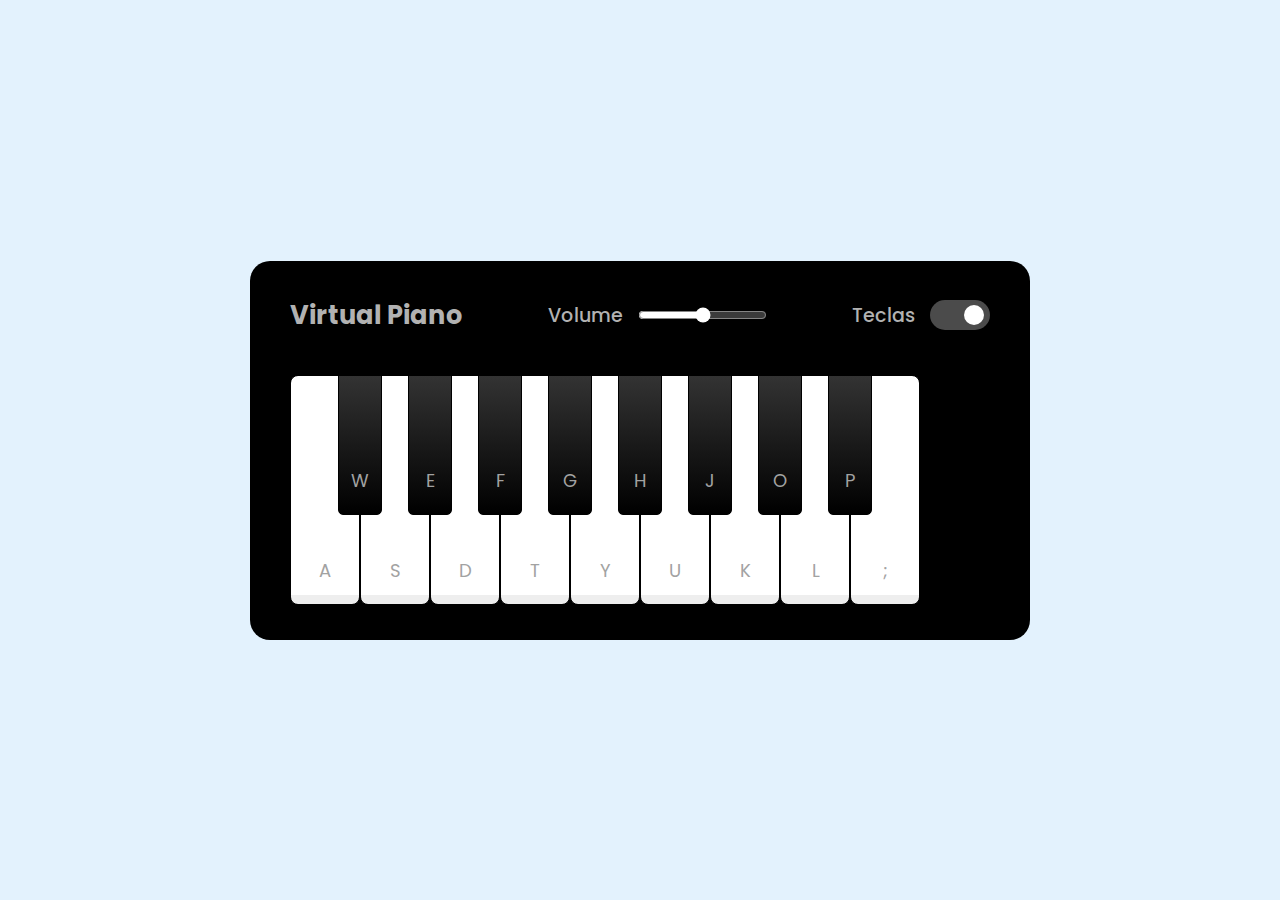
==== piano-simulator/index.html @ 5c7f0a98 "Completed Piano Simulator" ====
<!DOCTYPE html>
<html lang="pt-br">

<head>
  <meta charset="UTF-8">
  <meta name="viewport" content="width=device-width, initial-scale=1.0">
  <title>Piano Simulator</title>

  <!-- styles -->
  <link rel="stylesheet" href="./src/styles/reset.css">
  <link rel="stylesheet" href="./src/styles/main.css">

  <!-- fonts -->
  <link rel="preconnect" href="https://fonts.googleapis.com">
  <link rel="preconnect" href="https://fonts.gstatic.com" crossorigin>
  <link
    href="https://fonts.googleapis.com/css2?family=Poppins:ital,wght@0,100;0,200;0,400;0,700;1,100;1,200;1,300;1,400&display=swap"
    rel="stylesheet">
</head>

<body>
  <div class="container">
    <header>
      <h2>Virtual Piano</h2>
      <div class="column volume-slider">
        <span>Volume</span> <input type="range" min="0" max="1" value="0.5" step="any">
      </div>
      <div class="column keys-check">
        <span>Teclas</span> <input type="checkbox" checked>
      </div>
    </header>
    <ul class="piano-keys">
      <li class="key white" data-key="a"><span>a</span></li>
      <li class="key black" data-key="w"><span>w</span></li>
      <li class="key white" data-key="s"><span>s</span></li>
      <li class="key black" data-key="e"><span>e</span></li>
      <li class="key white" data-key="d"><span>d</span></li>
      <li class="key black" data-key="f"><span>f</span></li>
      <li class="key white" data-key="t"><span>t</span></li>
      <li class="key black" data-key="g"><span>g</span></li>
      <li class="key white" data-key="y"><span>y</span></li>
      <li class="key black" data-key="h"><span>h</span></li>
      <li class="key white" data-key="u"><span>u</span></li>
      <li class="key black" data-key="j"><span>j</span></li>
      <li class="key white" data-key="k"><span>k</span></li>
      <li class="key black" data-key="o"><span>o</span></li>
      <li class="key white" data-key="l"><span>l</span></li>
      <li class="key black" data-key="p"><span>p</span></li>
      <li class="key white" data-key=";"><span>;</span></li>
    </ul>
  </div>

  <script src="./src/scripts/engine.js" defer></script>
</body>

</html>
---- piano-simulator/src/styles/main.css ----
body {
  display: flex;
  align-items: center;
  justify-content: center;
  min-height: 100vh;
  background-color: #e3f2fd;
  color: #fff;
}

.container {
  width: 780px;
  border-radius: 20px;
  padding: 35px 40px;
  background-color: black;
}

.container header {
  color: #b2b2b2;
  display: flex;
  align-items: center;
  justify-content: space-between;
}

header h2 {
  font-size: 1.6rem;
}

header .column {
  display: flex;
  align-items: center;
}

header .column span {
  font-weight: 500;
  margin-right: 15px;
  font-size: 1.19rem;
}

.volume-slider input {
  accent-color: #fff;
}

.keys-check input {
  width: 60px;
  height: 30px;
  appearance: none;
  border-radius: 30px;
  background-color: #4b4b4b;
  cursor: pointer;
  position: relative;
}

.keys-check input::before {
  content: "";
  height: 20px;
  width: 20px;
  background-color: #8c8c8c;
  top: 50%;
  left: 0.3rem;
  border-radius: inherit;
  position: absolute;
  transform: translateY(-50%);
  transition: all 0.3s ease;
}

.keys-check input:checked::before {
  left: 2.1rem;
  background-color: #fff;
}

.piano-keys {
  display: flex;
  margin-top: 40px;
}
.piano-keys .key {
  cursor: pointer;
  user-select: none;
  list-style: none;
  color: #a2a2a2;
  position: relative;
  text-transform: uppercase;
}

.piano-keys .white {
  width: 70px;
  height: 230px;
  border: 1px solid black;
  border-radius: 8px;
  background: linear-gradient(#fff 96%, #eee 4%);
}

.piano-keys .black {
  width: 44px;
  height: 140px;
  z-index: 2;
  margin: 0 -22px 0 -22px;
  border: 1px solid black;
  border-radius: 0 0 5px 5px;
  background: linear-gradient(#333, #000);
}

.piano-keys span {
  position: absolute;
  bottom: 20px;
  width: 100%;
  text-align: center;
  font-size: 1.13rem;
}

.piano-keys .white.active {
  box-shadow: inset -5px 5px 20px rgba(0, 0, 0, 0.2);
  background: linear-gradient(to bottom #fff 0%, #eee 100%);
}

.piano-keys .black.active {
  box-shadow: inset -5px 5px 10px rgba(255, 255, 255, 0.1);
  background: linear-gradient(to bottom #000, #434343);
}

.piano-keys .key.hide span {
  display: none;
}
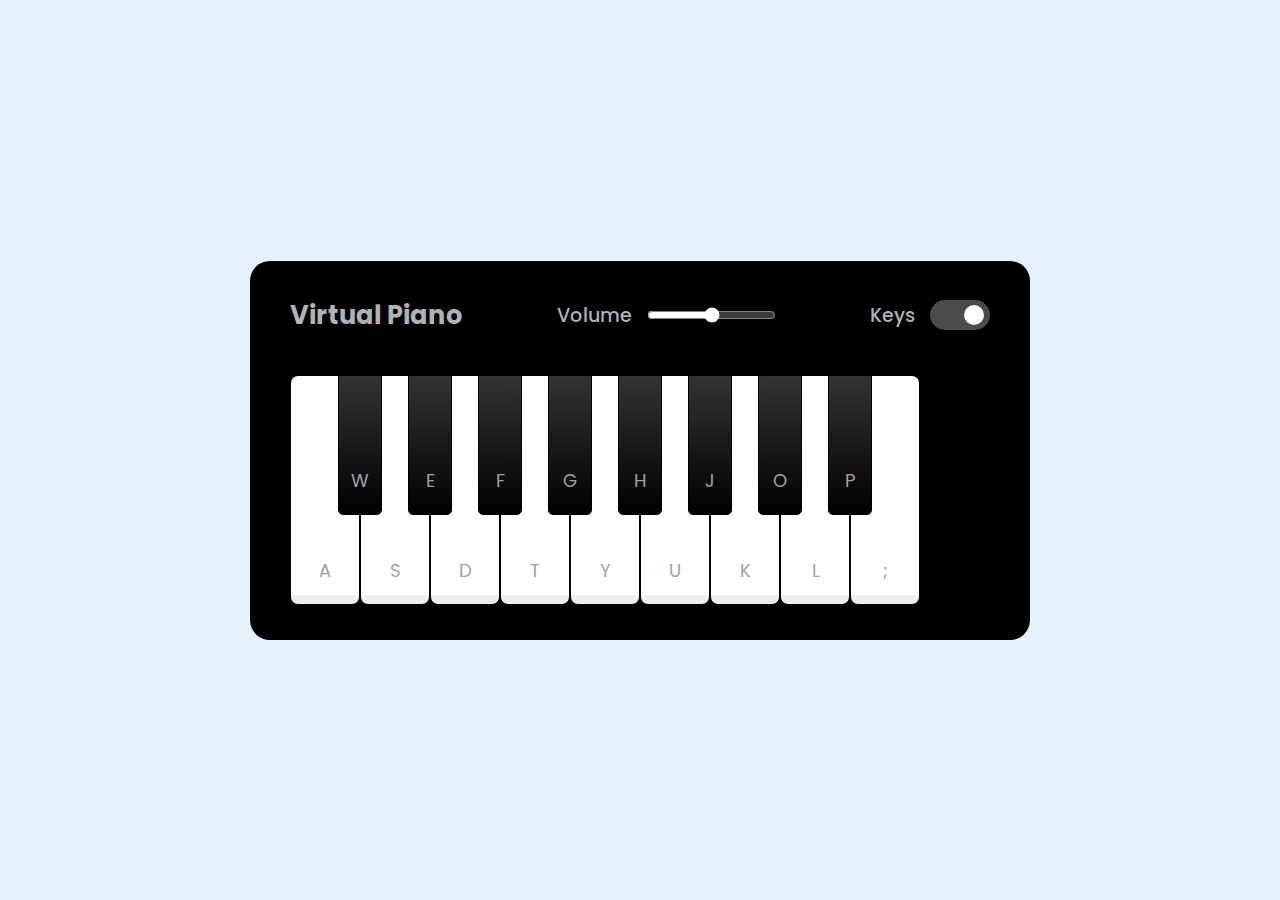
==== commit 1f7ccbbb: "Completed All" ====
--- a/piano-simulator/index.html
+++ b/piano-simulator/index.html
@@ -1,5 +1,5 @@
 <!DOCTYPE html>
-<html lang="pt-br">
+<html lang="en">
 
 <head>
   <meta charset="UTF-8">
@@ -26,7 +26,7 @@
         <span>Volume</span> <input type="range" min="0" max="1" value="0.5" step="any">
       </div>
       <div class="column keys-check">
-        <span>Teclas</span> <input type="checkbox" checked>
+        <span>Keys</span> <input type="checkbox" checked>
       </div>
     </header>
     <ul class="piano-keys">
--- a/piano-simulator/src/styles/main.css
+++ b/piano-simulator/src/styles/main.css
@@ -72,6 +72,7 @@
   display: flex;
   margin-top: 40px;
 }
+
 .piano-keys .key {
   cursor: pointer;
   user-select: none;
